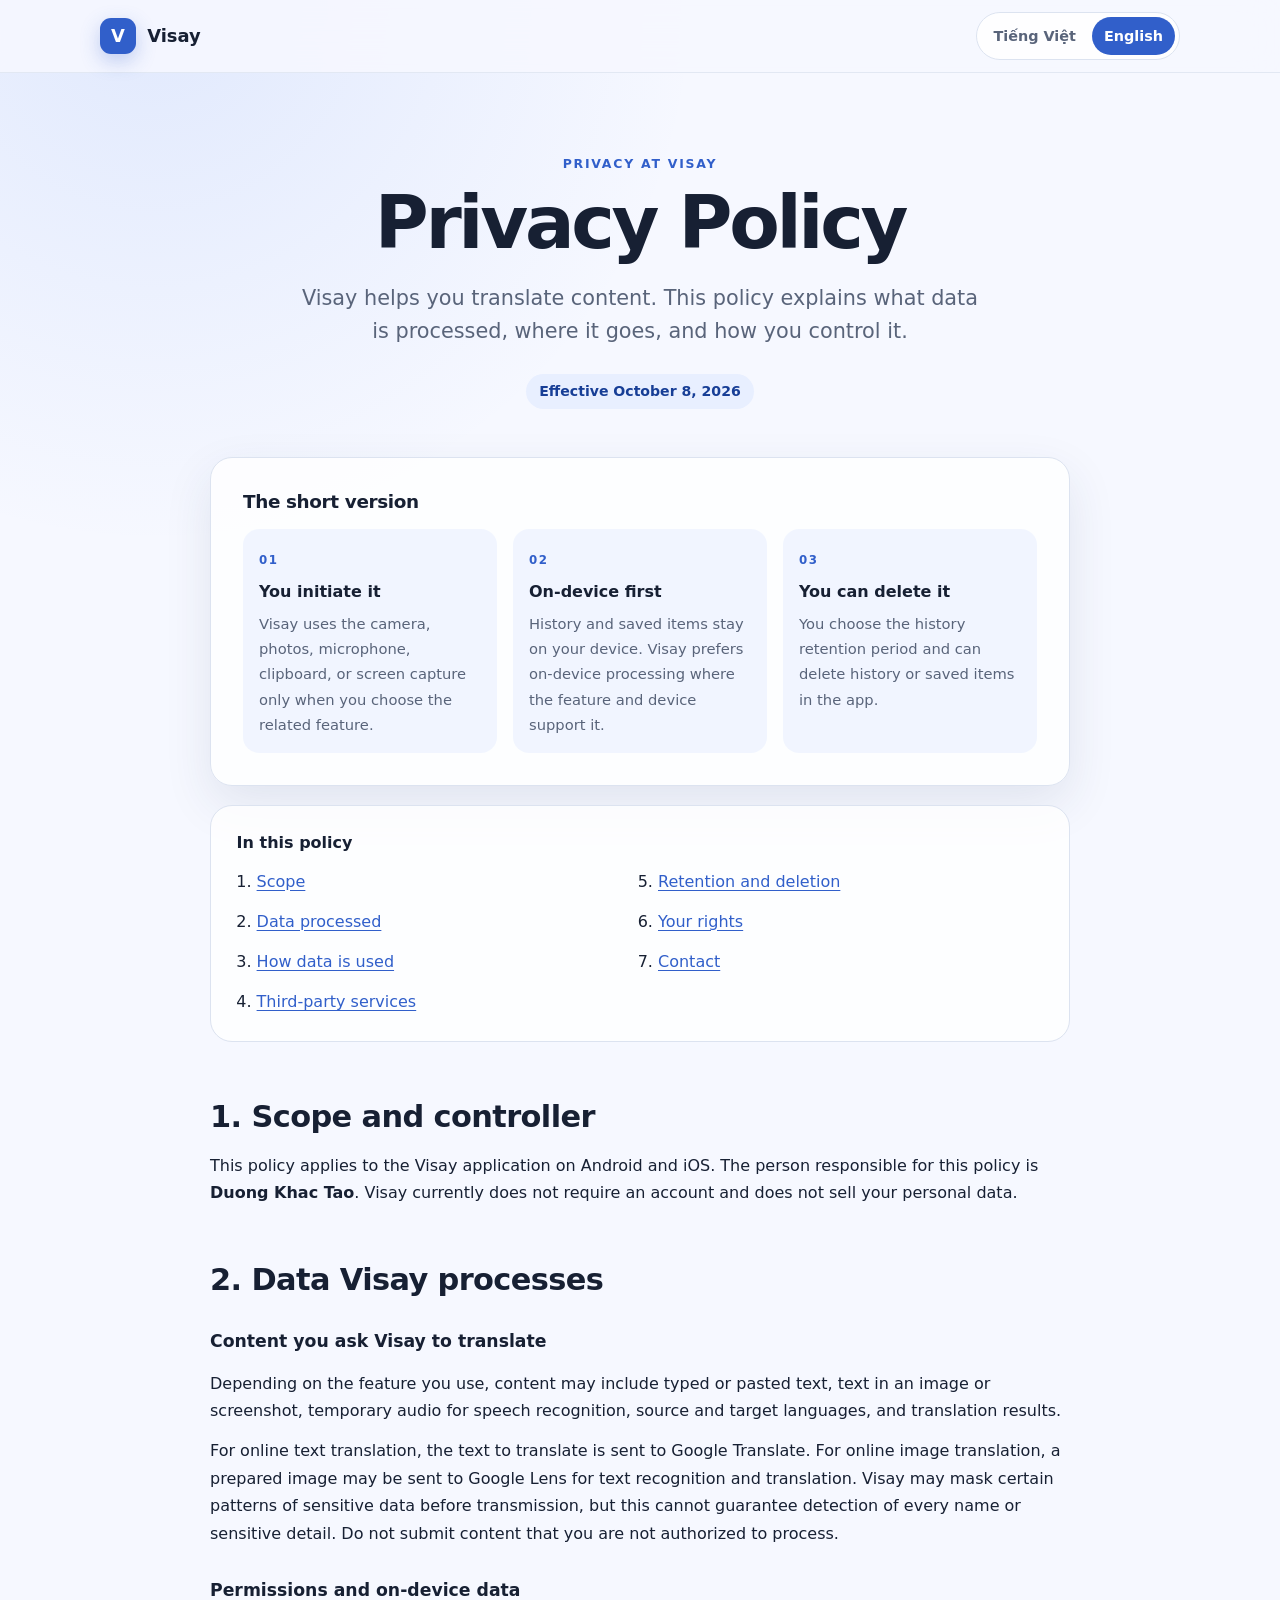
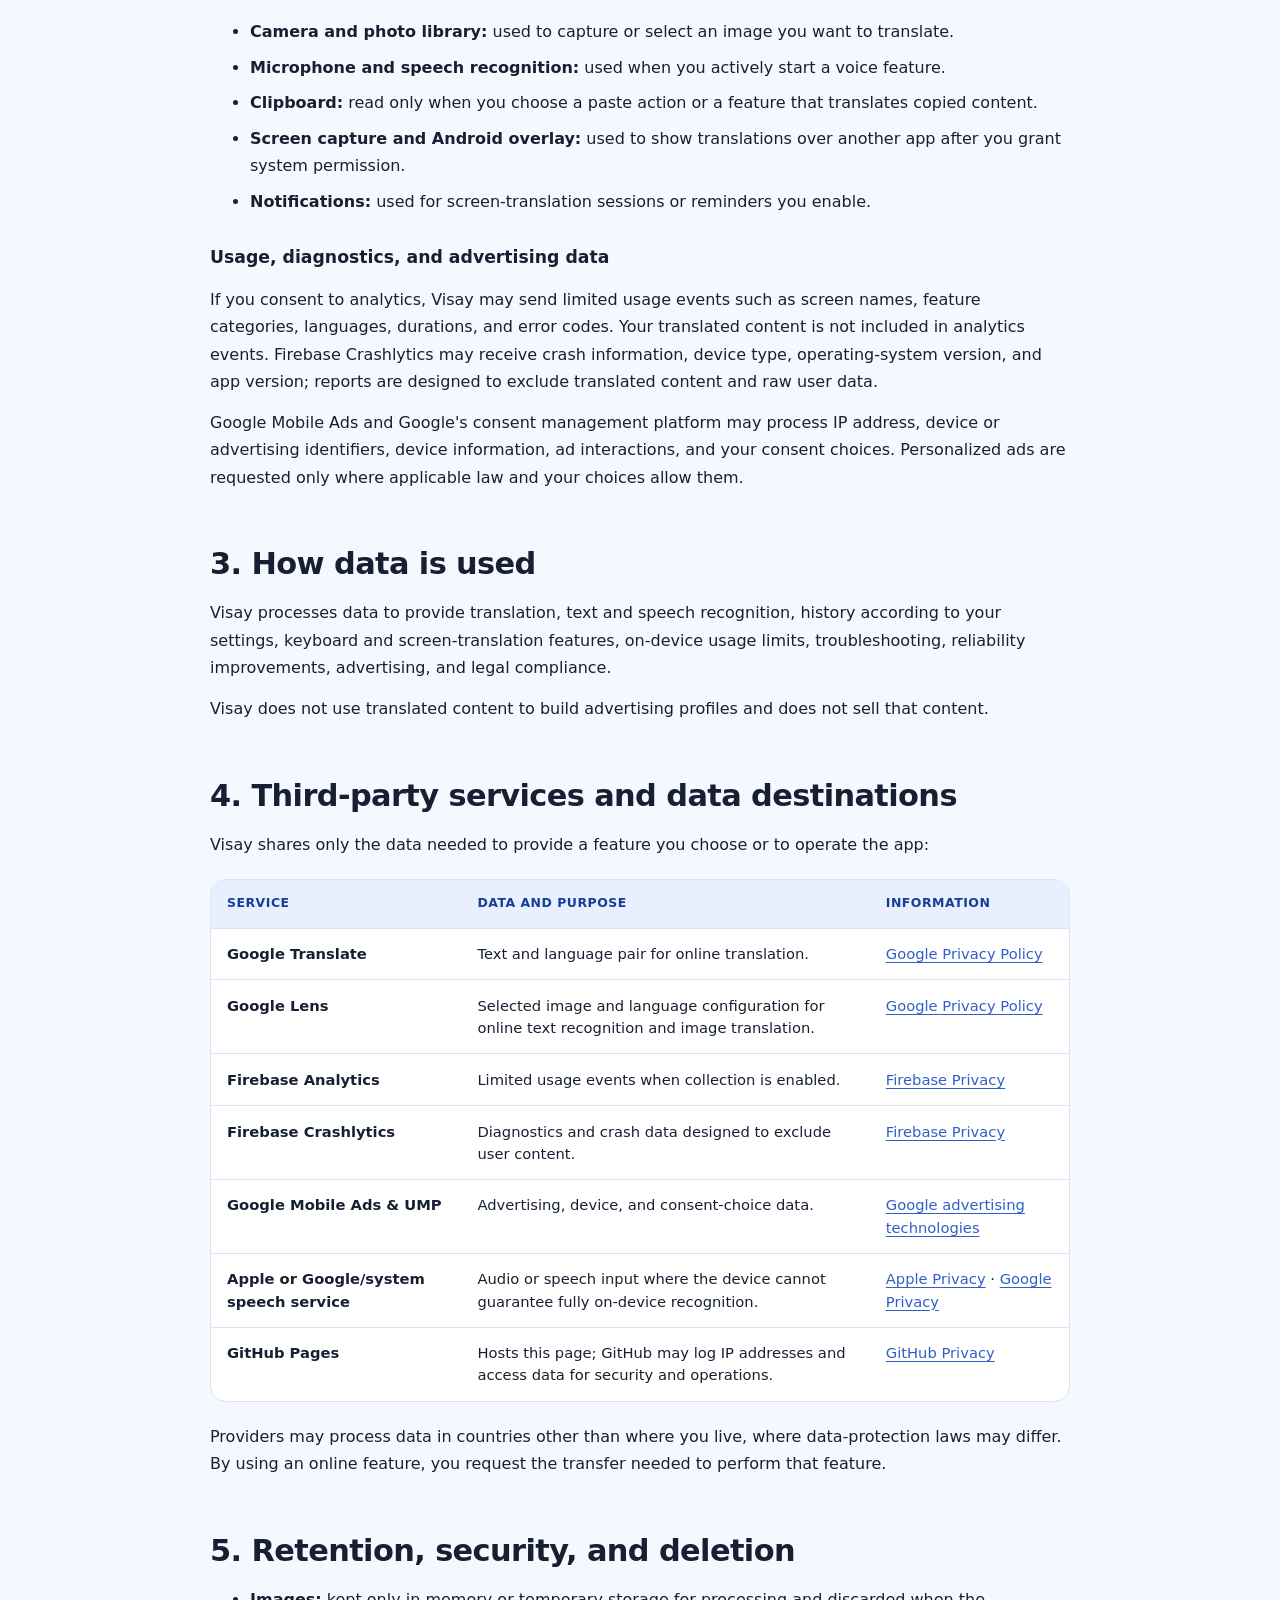
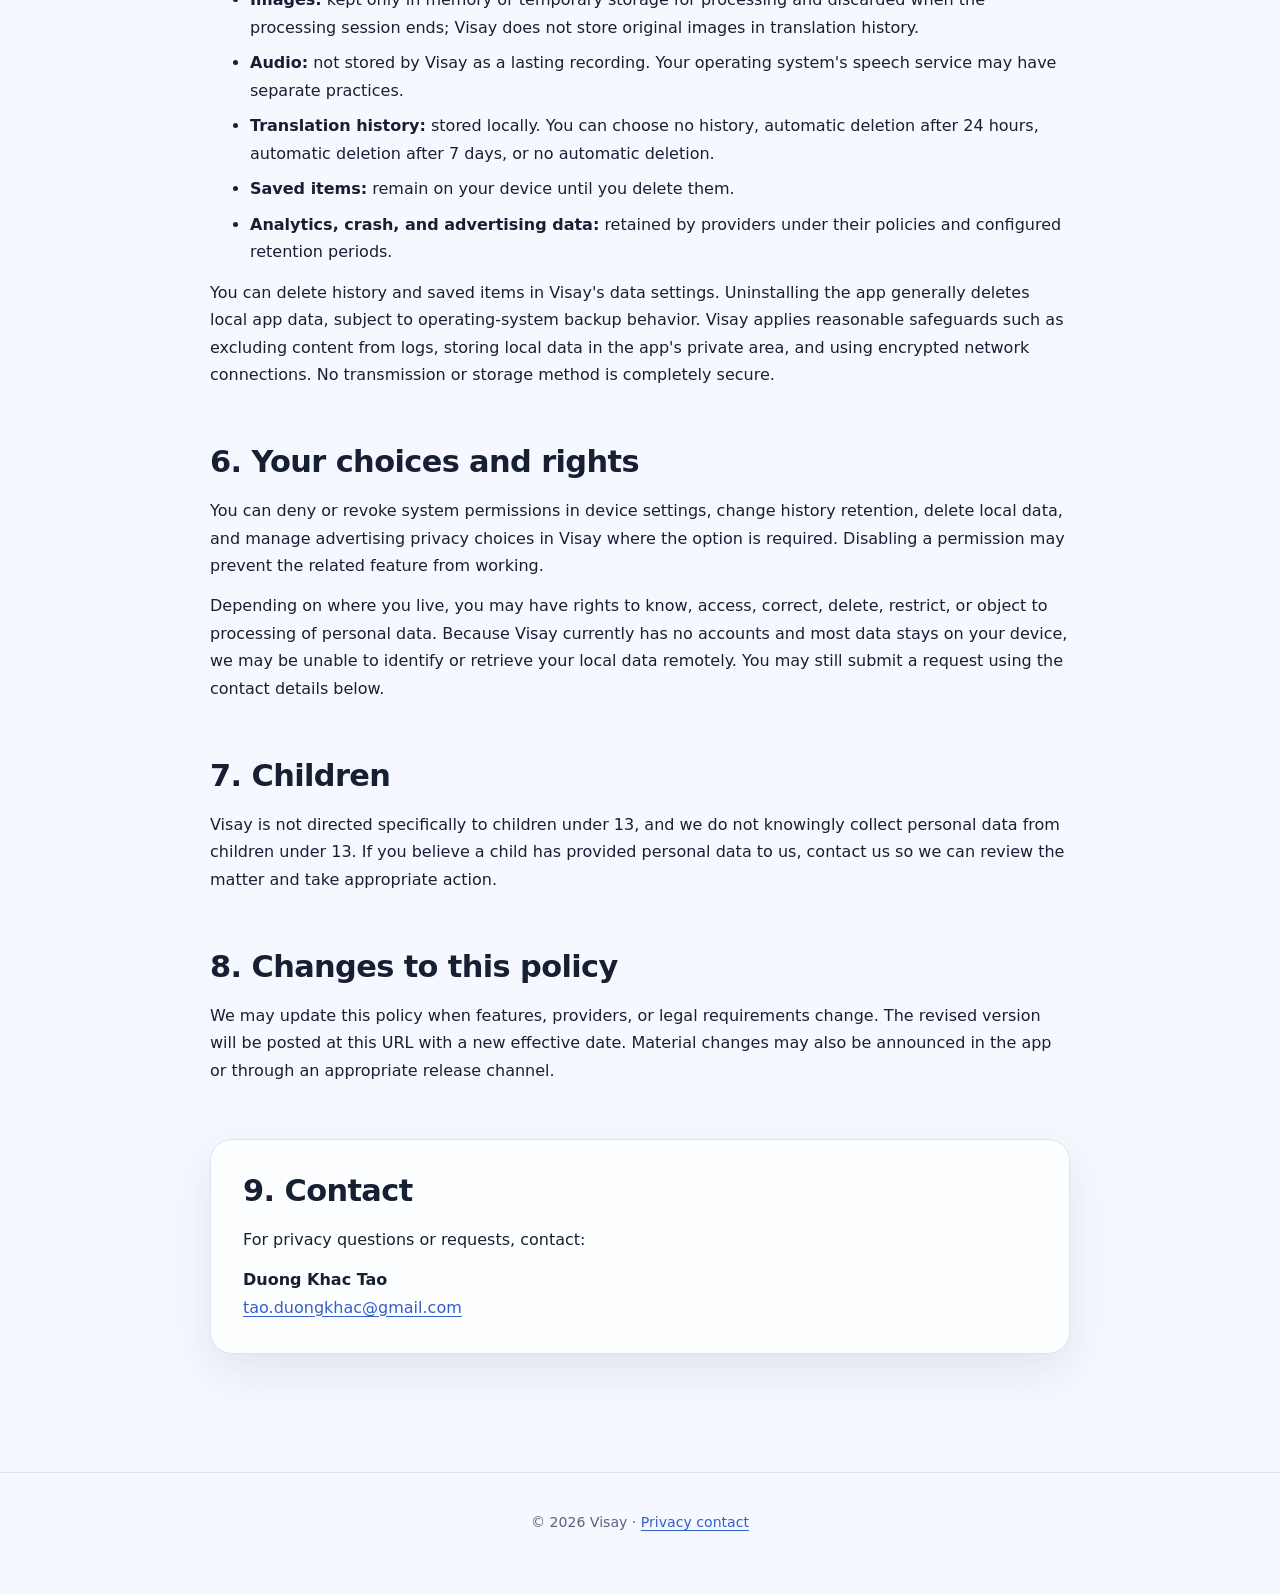
==== index.html @ b1813f74 "Publish Visay privacy policy" ====
<!doctype html>
<html lang="vi">
  <head>
    <meta charset="utf-8">
    <meta name="viewport" content="width=device-width, initial-scale=1">
    <meta name="color-scheme" content="light dark">
    <meta name="theme-color" media="(prefers-color-scheme: light)" content="#f6f8ff">
    <meta name="theme-color" media="(prefers-color-scheme: dark)" content="#0b1020">
    <meta name="description" content="Chính sách quyền riêng tư của ứng dụng Visay — Visay Privacy Policy.">
    <meta property="og:type" content="website">
    <meta property="og:title" content="Visay — Chính sách quyền riêng tư">
    <meta property="og:description" content="Cách Visay xử lý, lưu giữ và bảo vệ dữ liệu của bạn.">
    <meta property="og:url" content="https://sandk-hub.github.io/visay-legal/">
    <meta property="og:image" content="https://sandk-hub.github.io/visay-legal/og-image.svg">
    <link rel="canonical" href="https://sandk-hub.github.io/visay-legal/">
    <link rel="icon" href="favicon.svg" type="image/svg+xml">
    <link rel="stylesheet" href="styles.css">
    <title>Visay — Chính sách quyền riêng tư</title>
    <script>
      document.documentElement.classList.add('js');
    </script>
  </head>
  <body>
    <a class="skip-link" href="#policy">Đi tới nội dung chính</a>
    <header class="site-header">
      <a class="brand" href="./" aria-label="Visay Privacy">
        <span class="brand-mark" aria-hidden="true">V</span>
        <span>Visay</span>
      </a>
      <nav class="language-switcher" aria-label="Language / Ngôn ngữ">
        <a href="?lang=vi" data-language="vi" lang="vi" hreflang="vi">Tiếng Việt</a>
        <a href="?lang=en" data-language="en" lang="en" hreflang="en">English</a>
      </nav>
    </header>

    <main id="policy" tabindex="-1">
      <article class="policy" data-policy="vi" lang="vi">
        <div class="hero">
          <p class="eyebrow">Quyền riêng tư tại Visay</p>
          <h1>Chính sách quyền riêng tư</h1>
          <p class="lead">Visay giúp bạn dịch nội dung. Chính sách này giải thích dữ liệu nào được xử lý, dữ liệu đi đâu và bạn kiểm soát dữ liệu đó như thế nào.</p>
          <p class="effective">Có hiệu lực từ ngày 08 tháng 10 năm 2026</p>
        </div>

        <aside class="summary" aria-labelledby="summary-vi">
          <h2 id="summary-vi">Tóm tắt dễ hiểu</h2>
          <div class="summary-grid">
            <section><span aria-hidden="true">01</span><h3>Bạn chủ động</h3><p>Visay chỉ dùng camera, ảnh, micro, clipboard hoặc ảnh chụp màn hình khi bạn chọn tính năng tương ứng.</p></section>
            <section><span aria-hidden="true">02</span><h3>Ưu tiên trên máy</h3><p>Lịch sử và mục đã lưu nằm trên thiết bị. Visay ưu tiên xử lý trên máy khi tính năng và thiết bị hỗ trợ.</p></section>
            <section><span aria-hidden="true">03</span><h3>Bạn có quyền xóa</h3><p>Bạn chọn thời hạn lịch sử và có thể xóa lịch sử hoặc mục đã lưu trong ứng dụng.</p></section>
          </div>
        </aside>

        <nav class="contents" aria-label="Mục lục">
          <strong>Trong chính sách này</strong>
          <ol>
            <li><a href="#vi-scope">Phạm vi</a></li>
            <li><a href="#vi-data">Dữ liệu được xử lý</a></li>
            <li><a href="#vi-use">Cách sử dụng dữ liệu</a></li>
            <li><a href="#vi-sharing">Dịch vụ bên thứ ba</a></li>
            <li><a href="#vi-retention">Lưu giữ và xóa</a></li>
            <li><a href="#vi-rights">Quyền của bạn</a></li>
            <li><a href="#vi-contact">Liên hệ</a></li>
          </ol>
        </nav>

        <section id="vi-scope">
          <h2>1. Phạm vi và đơn vị chịu trách nhiệm</h2>
          <p>Chính sách này áp dụng cho ứng dụng Visay trên Android và iOS. Người chịu trách nhiệm đối với chính sách này là <strong>Duong Khac Tao</strong>. Visay hiện không yêu cầu tạo tài khoản và không bán dữ liệu cá nhân của bạn.</p>
        </section>

        <section id="vi-data">
          <h2>2. Dữ liệu Visay xử lý</h2>
          <h3>Nội dung bạn yêu cầu dịch</h3>
          <p>Tùy tính năng bạn sử dụng, nội dung có thể gồm văn bản đã nhập hoặc dán, văn bản trong ảnh hoặc ảnh chụp màn hình, bản ghi âm tạm thời để nhận dạng giọng nói, ngôn ngữ nguồn và đích, cùng kết quả dịch.</p>
          <p>Khi dùng dịch trực tuyến, văn bản cần dịch được gửi tới Google Translate. Khi dùng dịch ảnh trực tuyến, ảnh đã được chuẩn hóa có thể được gửi tới Google Lens để đọc chữ và dịch. Visay có thể che một số mẫu dữ liệu nhạy cảm trước khi gửi, nhưng cơ chế này không thể bảo đảm nhận diện mọi tên riêng hoặc thông tin nhạy cảm. Không nhập hoặc gửi nội dung mà bạn không được phép xử lý.</p>

          <h3>Quyền và dữ liệu trên thiết bị</h3>
          <ul>
            <li><strong>Camera và thư viện ảnh:</strong> dùng để chụp hoặc chọn ảnh bạn muốn dịch.</li>
            <li><strong>Micro và nhận dạng giọng nói:</strong> dùng khi bạn chủ động bắt đầu tính năng nói.</li>
            <li><strong>Clipboard:</strong> chỉ được đọc khi bạn chọn thao tác dán hoặc một tính năng dịch nội dung đã sao chép.</li>
            <li><strong>Ảnh chụp màn hình và lớp phủ trên Android:</strong> dùng để hiển thị kết quả dịch trên ứng dụng khác sau khi bạn cấp quyền hệ thống.</li>
            <li><strong>Thông báo:</strong> dùng cho phiên dịch màn hình hoặc lời nhắc đã bật.</li>
          </ul>

          <h3>Dữ liệu hoạt động, chẩn đoán và quảng cáo</h3>
          <p>Nếu bạn đồng ý bật phân tích, Visay có thể gửi các sự kiện sử dụng đã giới hạn, như tên màn hình, loại tính năng, ngôn ngữ, thời lượng và mã lỗi. Nội dung bạn dịch không được đưa vào sự kiện phân tích. Firebase Crashlytics có thể nhận thông tin sự cố, loại thiết bị, phiên bản hệ điều hành và phiên bản ứng dụng; báo cáo được thiết kế để loại nội dung dịch và dữ liệu thô của người dùng.</p>
          <p>Google Mobile Ads và nền tảng quản lý đồng ý của Google có thể xử lý địa chỉ IP, mã nhận dạng thiết bị/quảng cáo, thông tin thiết bị, tương tác với quảng cáo và lựa chọn đồng ý của bạn. Quảng cáo cá nhân hóa chỉ được yêu cầu khi pháp luật áp dụng và lựa chọn của bạn cho phép.</p>
        </section>

        <section id="vi-use">
          <h2>3. Mục đích sử dụng</h2>
          <p>Visay xử lý dữ liệu để cung cấp bản dịch, nhận dạng chữ và giọng nói, lưu lịch sử theo lựa chọn của bạn, vận hành bàn phím và tính năng dịch màn hình, duy trì hạn mức sử dụng trên thiết bị, khắc phục lỗi, cải thiện độ ổn định, hiển thị quảng cáo và tuân thủ nghĩa vụ pháp lý.</p>
          <p>Visay không dùng nội dung dịch để xây dựng hồ sơ quảng cáo và không bán nội dung đó.</p>
        </section>

        <section id="vi-sharing">
          <h2>4. Dịch vụ bên thứ ba và nơi dữ liệu đi đến</h2>
          <p>Visay chỉ chia sẻ dữ liệu cần thiết để cung cấp tính năng bạn chọn hoặc vận hành ứng dụng:</p>
          <div class="table-wrap" tabindex="0" role="region" aria-label="Bảng dịch vụ bên thứ ba">
            <table>
              <thead><tr><th>Dịch vụ</th><th>Dữ liệu và mục đích</th><th>Thông tin</th></tr></thead>
              <tbody>
                <tr><td>Google Translate</td><td>Văn bản cần dịch và cặp ngôn ngữ cho dịch trực tuyến.</td><td><a href="https://policies.google.com/privacy">Chính sách Google</a></td></tr>
                <tr><td>Google Lens</td><td>Ảnh được chọn và cấu hình ngôn ngữ để nhận dạng chữ/dịch ảnh trực tuyến.</td><td><a href="https://policies.google.com/privacy">Chính sách Google</a></td></tr>
                <tr><td>Firebase Analytics</td><td>Sự kiện sử dụng giới hạn khi việc thu thập được bật.</td><td><a href="https://firebase.google.com/support/privacy">Quyền riêng tư Firebase</a></td></tr>
                <tr><td>Firebase Crashlytics</td><td>Dữ liệu chẩn đoán và sự cố đã loại nội dung người dùng.</td><td><a href="https://firebase.google.com/support/privacy">Quyền riêng tư Firebase</a></td></tr>
                <tr><td>Google Mobile Ads &amp; UMP</td><td>Dữ liệu quảng cáo, thiết bị và lựa chọn đồng ý.</td><td><a href="https://policies.google.com/technologies/ads">Công nghệ quảng cáo Google</a></td></tr>
                <tr><td>Apple hoặc Google/system speech service</td><td>Âm thanh hoặc bản ghi giọng nói khi thiết bị không bảo đảm nhận dạng hoàn toàn trên máy.</td><td><a href="https://www.apple.com/legal/privacy/">Apple Privacy</a> · <a href="https://policies.google.com/privacy">Google Privacy</a></td></tr>
                <tr><td>GitHub Pages</td><td>Lưu trữ trang này; GitHub có thể ghi nhận địa chỉ IP và dữ liệu truy cập vì mục đích bảo mật/vận hành.</td><td><a href="https://docs.github.com/en/site-policy/privacy-policies/github-general-privacy-statement">GitHub Privacy</a></td></tr>
              </tbody>
            </table>
          </div>
          <p>Các nhà cung cấp có thể xử lý dữ liệu tại quốc gia khác nơi bạn sinh sống. Luật bảo vệ dữ liệu tại đó có thể khác. Bằng việc dùng tính năng trực tuyến, bạn yêu cầu truyền dữ liệu cần thiết để thực hiện tính năng đó.</p>
        </section>

        <section id="vi-retention">
          <h2>5. Lưu giữ, bảo mật và xóa dữ liệu</h2>
          <ul>
            <li><strong>Ảnh:</strong> chỉ được giữ trong bộ nhớ hoặc tệp tạm để xử lý và bị loại bỏ khi phiên xử lý kết thúc; Visay không lưu ảnh gốc vào lịch sử.</li>
            <li><strong>Âm thanh:</strong> không được Visay lưu thành bản ghi lâu dài. Dịch vụ nhận dạng của hệ điều hành có thể có quy tắc riêng.</li>
            <li><strong>Lịch sử dịch:</strong> lưu cục bộ. Bạn có thể chọn không lưu, tự xóa sau 24 giờ, tự xóa sau 7 ngày hoặc không tự xóa.</li>
            <li><strong>Mục đã lưu:</strong> nằm trên thiết bị đến khi bạn xóa.</li>
            <li><strong>Dữ liệu phân tích, sự cố và quảng cáo:</strong> được nhà cung cấp lưu theo chính sách và cấu hình lưu giữ của họ.</li>
          </ul>
          <p>Bạn có thể xóa lịch sử và mục đã lưu trong phần cài đặt dữ liệu của Visay. Gỡ ứng dụng thường xóa dữ liệu cục bộ của ứng dụng, tùy cơ chế sao lưu của hệ điều hành. Visay áp dụng các biện pháp hợp lý như giới hạn nội dung trong log, lưu dữ liệu cục bộ trong vùng ứng dụng và sử dụng kết nối mã hóa. Tuy nhiên, không phương thức truyền hoặc lưu trữ nào an toàn tuyệt đối.</p>
        </section>

        <section id="vi-rights">
          <h2>6. Lựa chọn và quyền của bạn</h2>
          <p>Bạn có thể từ chối hoặc thu hồi quyền hệ thống trong cài đặt thiết bị, thay đổi thời hạn lịch sử, xóa dữ liệu cục bộ và quản lý lựa chọn quyền riêng tư quảng cáo trong Visay khi tùy chọn này được yêu cầu. Việc tắt quyền có thể làm một số tính năng không hoạt động.</p>
          <p>Tùy nơi cư trú, bạn có thể có quyền yêu cầu biết, truy cập, sửa, xóa, hạn chế hoặc phản đối việc xử lý dữ liệu cá nhân. Vì Visay hiện không có tài khoản và phần lớn dữ liệu nằm trên thiết bị, chúng tôi có thể không nhận diện hoặc truy xuất dữ liệu cục bộ của bạn từ xa. Bạn vẫn có thể gửi yêu cầu tới địa chỉ ở mục Liên hệ.</p>
        </section>

        <section>
          <h2>7. Trẻ em</h2>
          <p>Visay không được thiết kế dành riêng cho trẻ em dưới 13 tuổi và chúng tôi không chủ ý thu thập dữ liệu cá nhân từ trẻ em dưới độ tuổi này. Nếu bạn cho rằng trẻ em đã cung cấp dữ liệu cá nhân cho chúng tôi, vui lòng liên hệ để chúng tôi xem xét và thực hiện biện pháp phù hợp.</p>
        </section>

        <section>
          <h2>8. Thay đổi chính sách</h2>
          <p>Chúng tôi có thể cập nhật chính sách khi tính năng, nhà cung cấp hoặc yêu cầu pháp lý thay đổi. Phiên bản mới sẽ được đăng tại URL này và ghi ngày hiệu lực mới. Thay đổi quan trọng có thể được thông báo trong ứng dụng hoặc qua kênh phát hành phù hợp.</p>
        </section>

        <section id="vi-contact" class="contact-card">
          <h2>9. Liên hệ</h2>
          <p>Nếu có câu hỏi hoặc yêu cầu về quyền riêng tư, hãy liên hệ:</p>
          <address><strong>Duong Khac Tao</strong><br><a href="mailto:tao.duongkhac@gmail.com">tao.duongkhac@gmail.com</a></address>
        </section>
      </article>

      <article class="policy" data-policy="en" lang="en">
        <div class="hero">
          <p class="eyebrow">Privacy at Visay</p>
          <h1>Privacy Policy</h1>
          <p class="lead">Visay helps you translate content. This policy explains what data is processed, where it goes, and how you control it.</p>
          <p class="effective">Effective October 8, 2026</p>
        </div>

        <aside class="summary" aria-labelledby="summary-en">
          <h2 id="summary-en">The short version</h2>
          <div class="summary-grid">
            <section><span aria-hidden="true">01</span><h3>You initiate it</h3><p>Visay uses the camera, photos, microphone, clipboard, or screen capture only when you choose the related feature.</p></section>
            <section><span aria-hidden="true">02</span><h3>On-device first</h3><p>History and saved items stay on your device. Visay prefers on-device processing where the feature and device support it.</p></section>
            <section><span aria-hidden="true">03</span><h3>You can delete it</h3><p>You choose the history retention period and can delete history or saved items in the app.</p></section>
          </div>
        </aside>

        <nav class="contents" aria-label="Table of contents">
          <strong>In this policy</strong>
          <ol>
            <li><a href="#en-scope">Scope</a></li>
            <li><a href="#en-data">Data processed</a></li>
            <li><a href="#en-use">How data is used</a></li>
            <li><a href="#en-sharing">Third-party services</a></li>
            <li><a href="#en-retention">Retention and deletion</a></li>
            <li><a href="#en-rights">Your rights</a></li>
            <li><a href="#en-contact">Contact</a></li>
          </ol>
        </nav>

        <section id="en-scope">
          <h2>1. Scope and controller</h2>
          <p>This policy applies to the Visay application on Android and iOS. The person responsible for this policy is <strong>Duong Khac Tao</strong>. Visay currently does not require an account and does not sell your personal data.</p>
        </section>

        <section id="en-data">
          <h2>2. Data Visay processes</h2>
          <h3>Content you ask Visay to translate</h3>
          <p>Depending on the feature you use, content may include typed or pasted text, text in an image or screenshot, temporary audio for speech recognition, source and target languages, and translation results.</p>
          <p>For online text translation, the text to translate is sent to Google Translate. For online image translation, a prepared image may be sent to Google Lens for text recognition and translation. Visay may mask certain patterns of sensitive data before transmission, but this cannot guarantee detection of every name or sensitive detail. Do not submit content that you are not authorized to process.</p>

          <h3>Permissions and on-device data</h3>
          <ul>
            <li><strong>Camera and photo library:</strong> used to capture or select an image you want to translate.</li>
            <li><strong>Microphone and speech recognition:</strong> used when you actively start a voice feature.</li>
            <li><strong>Clipboard:</strong> read only when you choose a paste action or a feature that translates copied content.</li>
            <li><strong>Screen capture and Android overlay:</strong> used to show translations over another app after you grant system permission.</li>
            <li><strong>Notifications:</strong> used for screen-translation sessions or reminders you enable.</li>
          </ul>

          <h3>Usage, diagnostics, and advertising data</h3>
          <p>If you consent to analytics, Visay may send limited usage events such as screen names, feature categories, languages, durations, and error codes. Your translated content is not included in analytics events. Firebase Crashlytics may receive crash information, device type, operating-system version, and app version; reports are designed to exclude translated content and raw user data.</p>
          <p>Google Mobile Ads and Google's consent management platform may process IP address, device or advertising identifiers, device information, ad interactions, and your consent choices. Personalized ads are requested only where applicable law and your choices allow them.</p>
        </section>

        <section id="en-use">
          <h2>3. How data is used</h2>
          <p>Visay processes data to provide translation, text and speech recognition, history according to your settings, keyboard and screen-translation features, on-device usage limits, troubleshooting, reliability improvements, advertising, and legal compliance.</p>
          <p>Visay does not use translated content to build advertising profiles and does not sell that content.</p>
        </section>

        <section id="en-sharing">
          <h2>4. Third-party services and data destinations</h2>
          <p>Visay shares only the data needed to provide a feature you choose or to operate the app:</p>
          <div class="table-wrap" tabindex="0" role="region" aria-label="Third-party services table">
            <table>
              <thead><tr><th>Service</th><th>Data and purpose</th><th>Information</th></tr></thead>
              <tbody>
                <tr><td>Google Translate</td><td>Text and language pair for online translation.</td><td><a href="https://policies.google.com/privacy">Google Privacy Policy</a></td></tr>
                <tr><td>Google Lens</td><td>Selected image and language configuration for online text recognition and image translation.</td><td><a href="https://policies.google.com/privacy">Google Privacy Policy</a></td></tr>
                <tr><td>Firebase Analytics</td><td>Limited usage events when collection is enabled.</td><td><a href="https://firebase.google.com/support/privacy">Firebase Privacy</a></td></tr>
                <tr><td>Firebase Crashlytics</td><td>Diagnostics and crash data designed to exclude user content.</td><td><a href="https://firebase.google.com/support/privacy">Firebase Privacy</a></td></tr>
                <tr><td>Google Mobile Ads &amp; UMP</td><td>Advertising, device, and consent-choice data.</td><td><a href="https://policies.google.com/technologies/ads">Google advertising technologies</a></td></tr>
                <tr><td>Apple or Google/system speech service</td><td>Audio or speech input where the device cannot guarantee fully on-device recognition.</td><td><a href="https://www.apple.com/legal/privacy/">Apple Privacy</a> · <a href="https://policies.google.com/privacy">Google Privacy</a></td></tr>
                <tr><td>GitHub Pages</td><td>Hosts this page; GitHub may log IP addresses and access data for security and operations.</td><td><a href="https://docs.github.com/en/site-policy/privacy-policies/github-general-privacy-statement">GitHub Privacy</a></td></tr>
              </tbody>
            </table>
          </div>
          <p>Providers may process data in countries other than where you live, where data-protection laws may differ. By using an online feature, you request the transfer needed to perform that feature.</p>
        </section>

        <section id="en-retention">
          <h2>5. Retention, security, and deletion</h2>
          <ul>
            <li><strong>Images:</strong> kept only in memory or temporary storage for processing and discarded when the processing session ends; Visay does not store original images in translation history.</li>
            <li><strong>Audio:</strong> not stored by Visay as a lasting recording. Your operating system's speech service may have separate practices.</li>
            <li><strong>Translation history:</strong> stored locally. You can choose no history, automatic deletion after 24 hours, automatic deletion after 7 days, or no automatic deletion.</li>
            <li><strong>Saved items:</strong> remain on your device until you delete them.</li>
            <li><strong>Analytics, crash, and advertising data:</strong> retained by providers under their policies and configured retention periods.</li>
          </ul>
          <p>You can delete history and saved items in Visay's data settings. Uninstalling the app generally deletes local app data, subject to operating-system backup behavior. Visay applies reasonable safeguards such as excluding content from logs, storing local data in the app's private area, and using encrypted network connections. No transmission or storage method is completely secure.</p>
        </section>

        <section id="en-rights">
          <h2>6. Your choices and rights</h2>
          <p>You can deny or revoke system permissions in device settings, change history retention, delete local data, and manage advertising privacy choices in Visay where the option is required. Disabling a permission may prevent the related feature from working.</p>
          <p>Depending on where you live, you may have rights to know, access, correct, delete, restrict, or object to processing of personal data. Because Visay currently has no accounts and most data stays on your device, we may be unable to identify or retrieve your local data remotely. You may still submit a request using the contact details below.</p>
        </section>

        <section>
          <h2>7. Children</h2>
          <p>Visay is not directed specifically to children under 13, and we do not knowingly collect personal data from children under 13. If you believe a child has provided personal data to us, contact us so we can review the matter and take appropriate action.</p>
        </section>

        <section>
          <h2>8. Changes to this policy</h2>
          <p>We may update this policy when features, providers, or legal requirements change. The revised version will be posted at this URL with a new effective date. Material changes may also be announced in the app or through an appropriate release channel.</p>
        </section>

        <section id="en-contact" class="contact-card">
          <h2>9. Contact</h2>
          <p>For privacy questions or requests, contact:</p>
          <address><strong>Duong Khac Tao</strong><br><a href="mailto:tao.duongkhac@gmail.com">tao.duongkhac@gmail.com</a></address>
        </section>
      </article>
    </main>

    <footer>
      <p>© 2026 Visay · <a href="mailto:tao.duongkhac@gmail.com">Privacy contact</a></p>
    </footer>
    <script src="script.js" defer></script>
  </body>
</html>
---- styles.css ----
:root {
  color-scheme: light dark;
  --bg: #f6f8ff;
  --surface: rgba(255, 255, 255, 0.82);
  --surface-solid: #fff;
  --ink: #172033;
  --muted: #59647a;
  --line: #dce3f0;
  --accent: #315fca;
  --accent-soft: #e8efff;
  --accent-ink: #173e96;
  --shadow: 0 18px 48px rgba(41, 59, 96, 0.1);
  --radius: 22px;
  font-family: Inter, ui-sans-serif, system-ui, -apple-system, BlinkMacSystemFont, "Segoe UI", sans-serif;
  font-synthesis: none;
}

* { box-sizing: border-box; }
html { scroll-behavior: smooth; }
body {
  margin: 0;
  background:
    radial-gradient(circle at 12% 0%, rgba(81, 132, 240, 0.13), transparent 34rem),
    var(--bg);
  color: var(--ink);
  line-height: 1.72;
}
a { color: var(--accent); text-underline-offset: 0.18em; }
a:hover { text-decoration-thickness: 2px; }
a:focus-visible, [tabindex]:focus-visible { outline: 3px solid #f09f3e; outline-offset: 4px; border-radius: 4px; }

.skip-link {
  position: fixed;
  z-index: 20;
  top: 0.75rem;
  left: 0.75rem;
  padding: 0.65rem 0.9rem;
  transform: translateY(-150%);
  background: var(--surface-solid);
  border: 1px solid var(--line);
  border-radius: 10px;
}
.skip-link:focus { transform: translateY(0); }

.site-header {
  position: sticky;
  z-index: 10;
  top: 0;
  display: flex;
  align-items: center;
  justify-content: space-between;
  gap: 1rem;
  min-height: 72px;
  padding: 0.75rem max(1rem, calc((100vw - 1080px) / 2));
  border-bottom: 1px solid color-mix(in srgb, var(--line) 76%, transparent);
  background: color-mix(in srgb, var(--bg) 88%, transparent);
  backdrop-filter: blur(18px);
}
.brand { display: inline-flex; align-items: center; gap: 0.7rem; color: var(--ink); font-size: 1.12rem; font-weight: 780; text-decoration: none; }
.brand-mark { display: grid; width: 36px; height: 36px; place-items: center; border-radius: 11px; background: var(--accent); color: white; font-weight: 850; box-shadow: 0 7px 20px rgba(49, 95, 202, 0.28); }
.language-switcher { display: flex; gap: 0.25rem; padding: 0.25rem; border: 1px solid var(--line); border-radius: 999px; background: var(--surface); }
.language-switcher a { padding: 0.42rem 0.75rem; border-radius: 999px; color: var(--muted); font-size: 0.9rem; font-weight: 680; text-decoration: none; }
.language-switcher a[aria-current="page"] { background: var(--accent); color: #fff; }

main { width: min(860px, calc(100% - 2rem)); margin: 0 auto; }
.policy { padding: 5rem 0 4rem; }
.js .policy[hidden] { display: none; }
.hero { margin-bottom: 3rem; text-align: center; }
.eyebrow { margin: 0 0 0.65rem; color: var(--accent); font-size: 0.78rem; font-weight: 800; letter-spacing: 0.14em; text-transform: uppercase; }
h1 { max-width: 720px; margin: 0 auto; font-size: clamp(2.25rem, 7vw, 4.6rem); line-height: 1.02; letter-spacing: -0.045em; }
.lead { max-width: 680px; margin: 1.35rem auto 0; color: var(--muted); font-size: clamp(1.05rem, 2.5vw, 1.3rem); line-height: 1.6; }
.effective { display: inline-block; margin: 1.6rem 0 0; padding: 0.35rem 0.8rem; border-radius: 999px; background: var(--accent-soft); color: var(--accent-ink); font-size: 0.88rem; font-weight: 700; }

.summary, .contents, .contact-card { border: 1px solid var(--line); border-radius: var(--radius); background: var(--surface); box-shadow: var(--shadow); }
.summary { padding: clamp(1.25rem, 4vw, 2rem); }
.summary > h2 { margin-top: 0; font-size: 1.15rem; }
.summary-grid { display: grid; grid-template-columns: repeat(3, 1fr); gap: 1rem; }
.summary-grid section { padding: 1rem; border-radius: 16px; background: color-mix(in srgb, var(--accent-soft) 55%, transparent); }
.summary-grid span { color: var(--accent); font-size: 0.74rem; font-weight: 850; letter-spacing: 0.12em; }
.summary-grid h3 { margin: 0.3rem 0 0.35rem; font-size: 1rem; }
.summary-grid p { margin: 0; color: var(--muted); font-size: 0.92rem; }

.contents { margin: 1.2rem 0 3.5rem; padding: 1.4rem 1.6rem; box-shadow: none; }
.contents strong { display: block; margin-bottom: 0.55rem; }
.contents ol { columns: 2; margin: 0; padding-left: 1.25rem; }
.contents li { padding: 0.15rem 0.8rem 0.15rem 0; break-inside: avoid; }

.policy > section { scroll-margin-top: 92px; margin: 3.4rem 0; }
h2 { margin: 0 0 1rem; font-size: clamp(1.45rem, 3vw, 1.9rem); line-height: 1.25; letter-spacing: -0.02em; }
h3 { margin: 1.75rem 0 0.6rem; font-size: 1.08rem; }
p, ul { margin: 0.8rem 0; }
li + li { margin-top: 0.5rem; }

.table-wrap { overflow-x: auto; margin: 1.3rem 0; border: 1px solid var(--line); border-radius: 16px; background: var(--surface-solid); }
table { width: 100%; min-width: 650px; border-collapse: collapse; font-size: 0.92rem; line-height: 1.5; }
th, td { padding: 0.9rem 1rem; border-bottom: 1px solid var(--line); text-align: left; vertical-align: top; }
th { background: var(--accent-soft); color: var(--accent-ink); font-size: 0.78rem; letter-spacing: 0.04em; text-transform: uppercase; }
tbody tr:last-child td { border-bottom: 0; }
td:first-child { font-weight: 720; }

.contact-card { padding: clamp(1.35rem, 4vw, 2rem); }
.contact-card h2 { margin-top: 0; }
address { font-style: normal; }
footer { padding: 1.5rem 1rem 3rem; border-top: 1px solid var(--line); color: var(--muted); text-align: center; font-size: 0.88rem; }

@media (max-width: 700px) {
  .site-header { min-height: 64px; }
  .brand span:last-child { display: none; }
  .language-switcher a { padding-inline: 0.62rem; }
  .policy { padding-top: 3.5rem; }
  .summary-grid { grid-template-columns: 1fr; }
  .contents ol { columns: 1; }
}

@media (prefers-color-scheme: dark) {
  :root {
    --bg: #0b1020;
    --surface: rgba(20, 28, 48, 0.84);
    --surface-solid: #141c30;
    --ink: #eef3ff;
    --muted: #b4bfd4;
    --line: #303b55;
    --accent: #91b3ff;
    --accent-soft: #1b2b51;
    --accent-ink: #d9e5ff;
    --shadow: 0 18px 48px rgba(0, 0, 0, 0.28);
  }
  .brand-mark { color: #0a1734; }
  .language-switcher a[aria-current="page"] { color: #0a1734; }
}

@media (prefers-reduced-motion: reduce) {
  html { scroll-behavior: auto; }
  *, *::before, *::after { scroll-behavior: auto !important; transition: none !important; }
}

@media print {
  .site-header, .skip-link, footer { display: none; }
  body { background: white; color: black; }
  main { width: 100%; }
  .policy { padding: 0; }
  .policy[hidden] { display: none !important; }
  .summary, .contents, .contact-card, .table-wrap { box-shadow: none; }
}
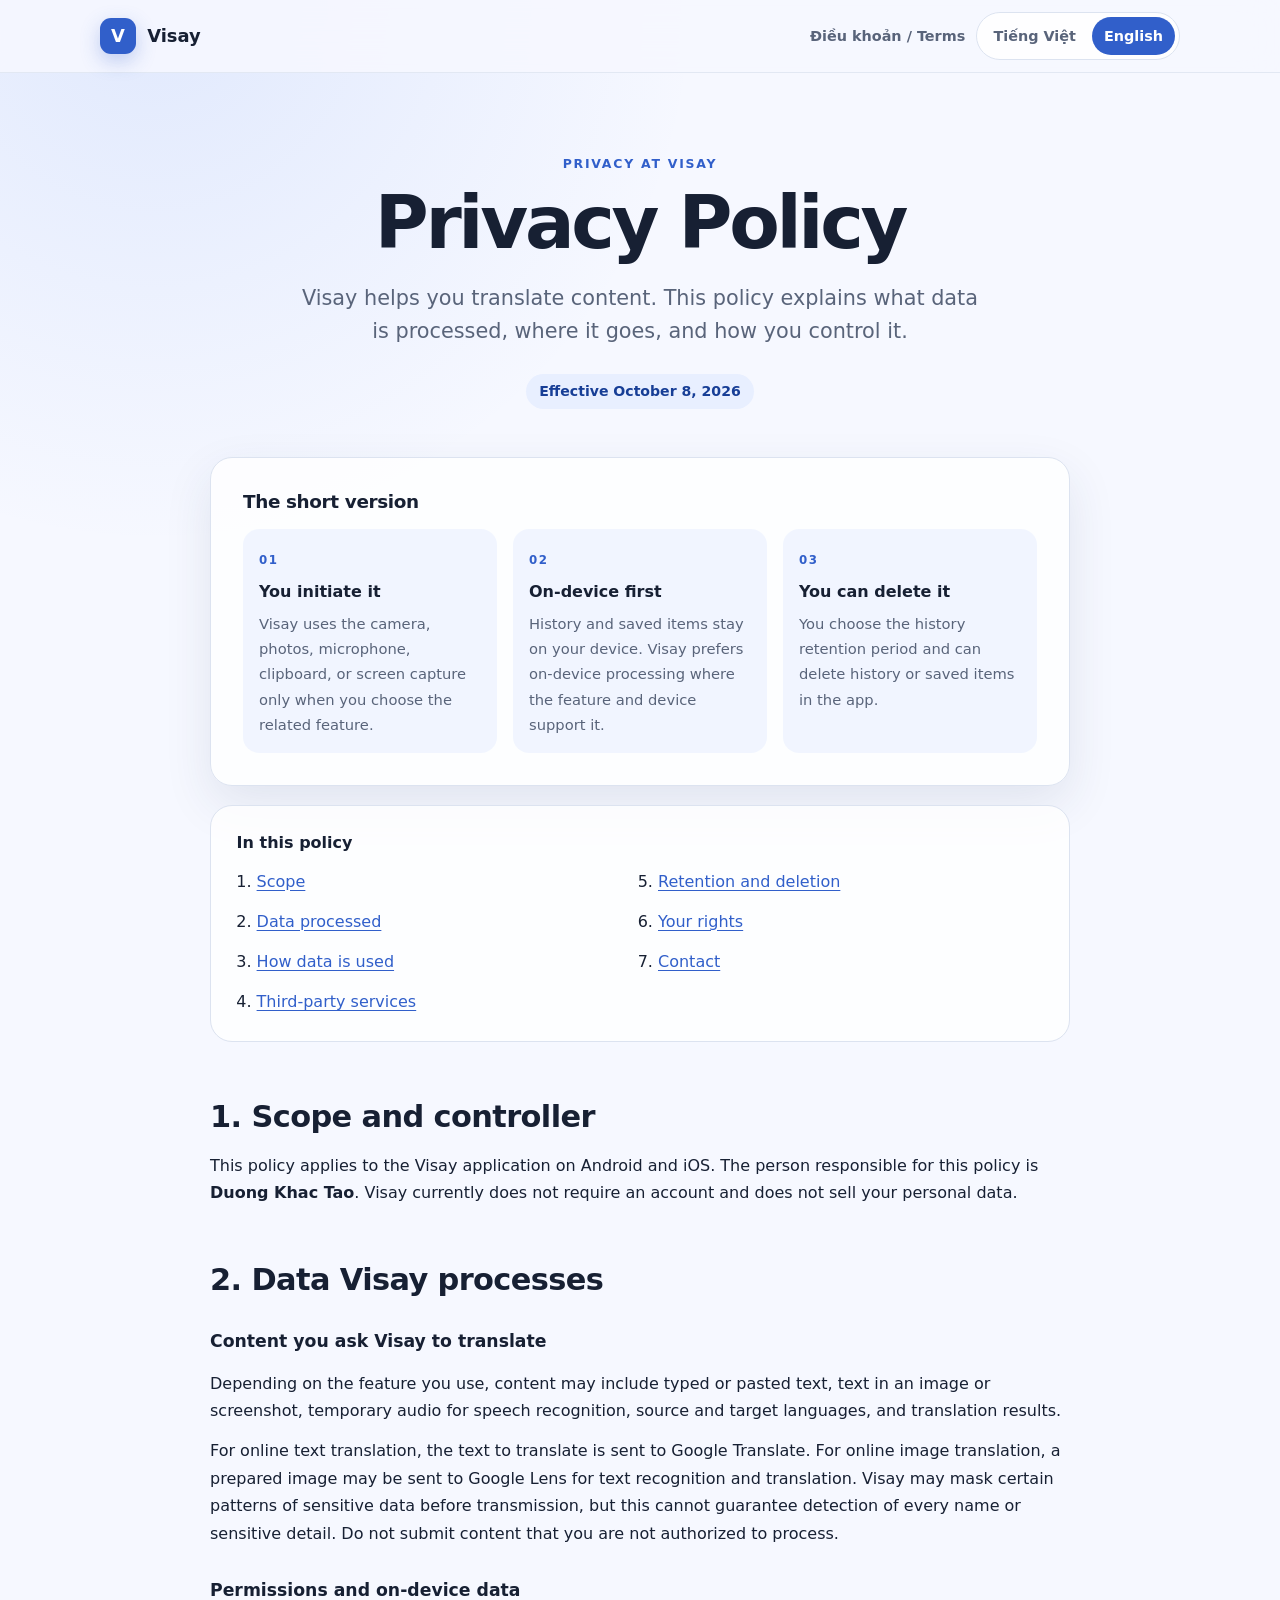
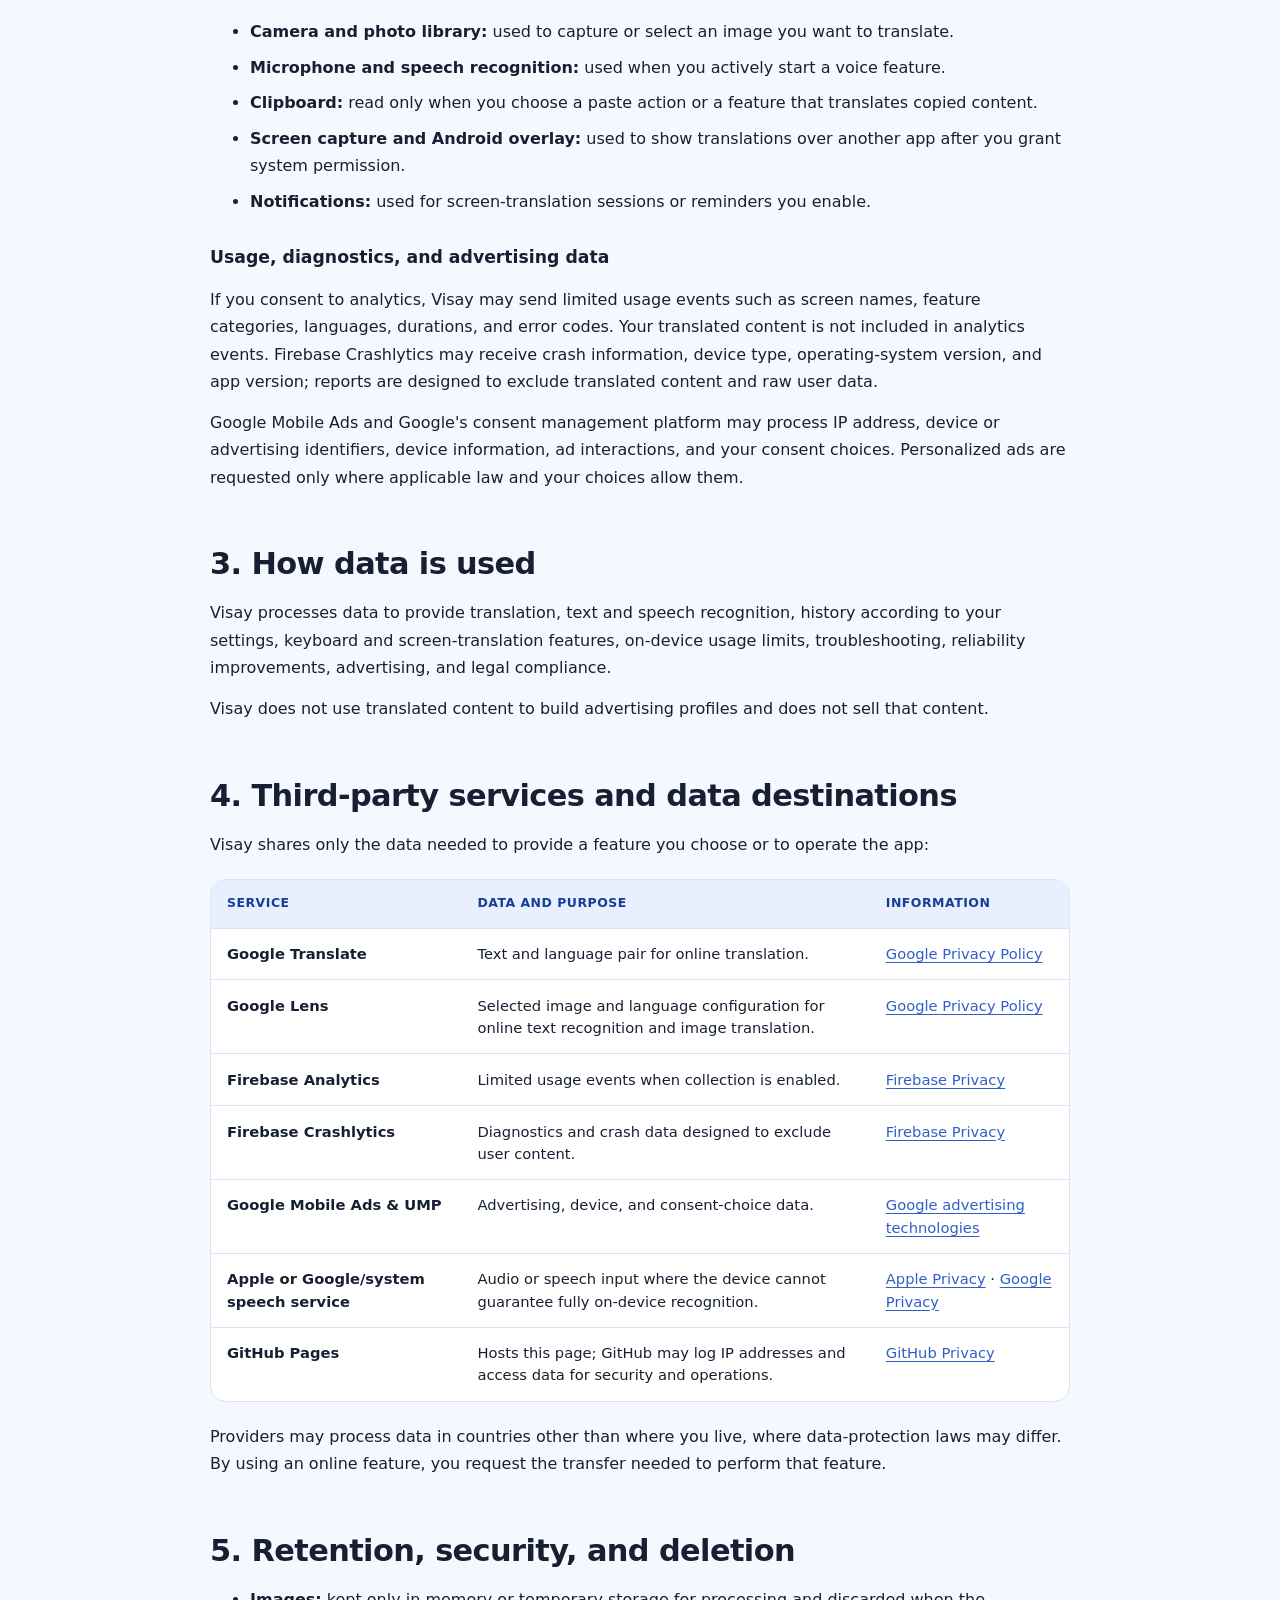
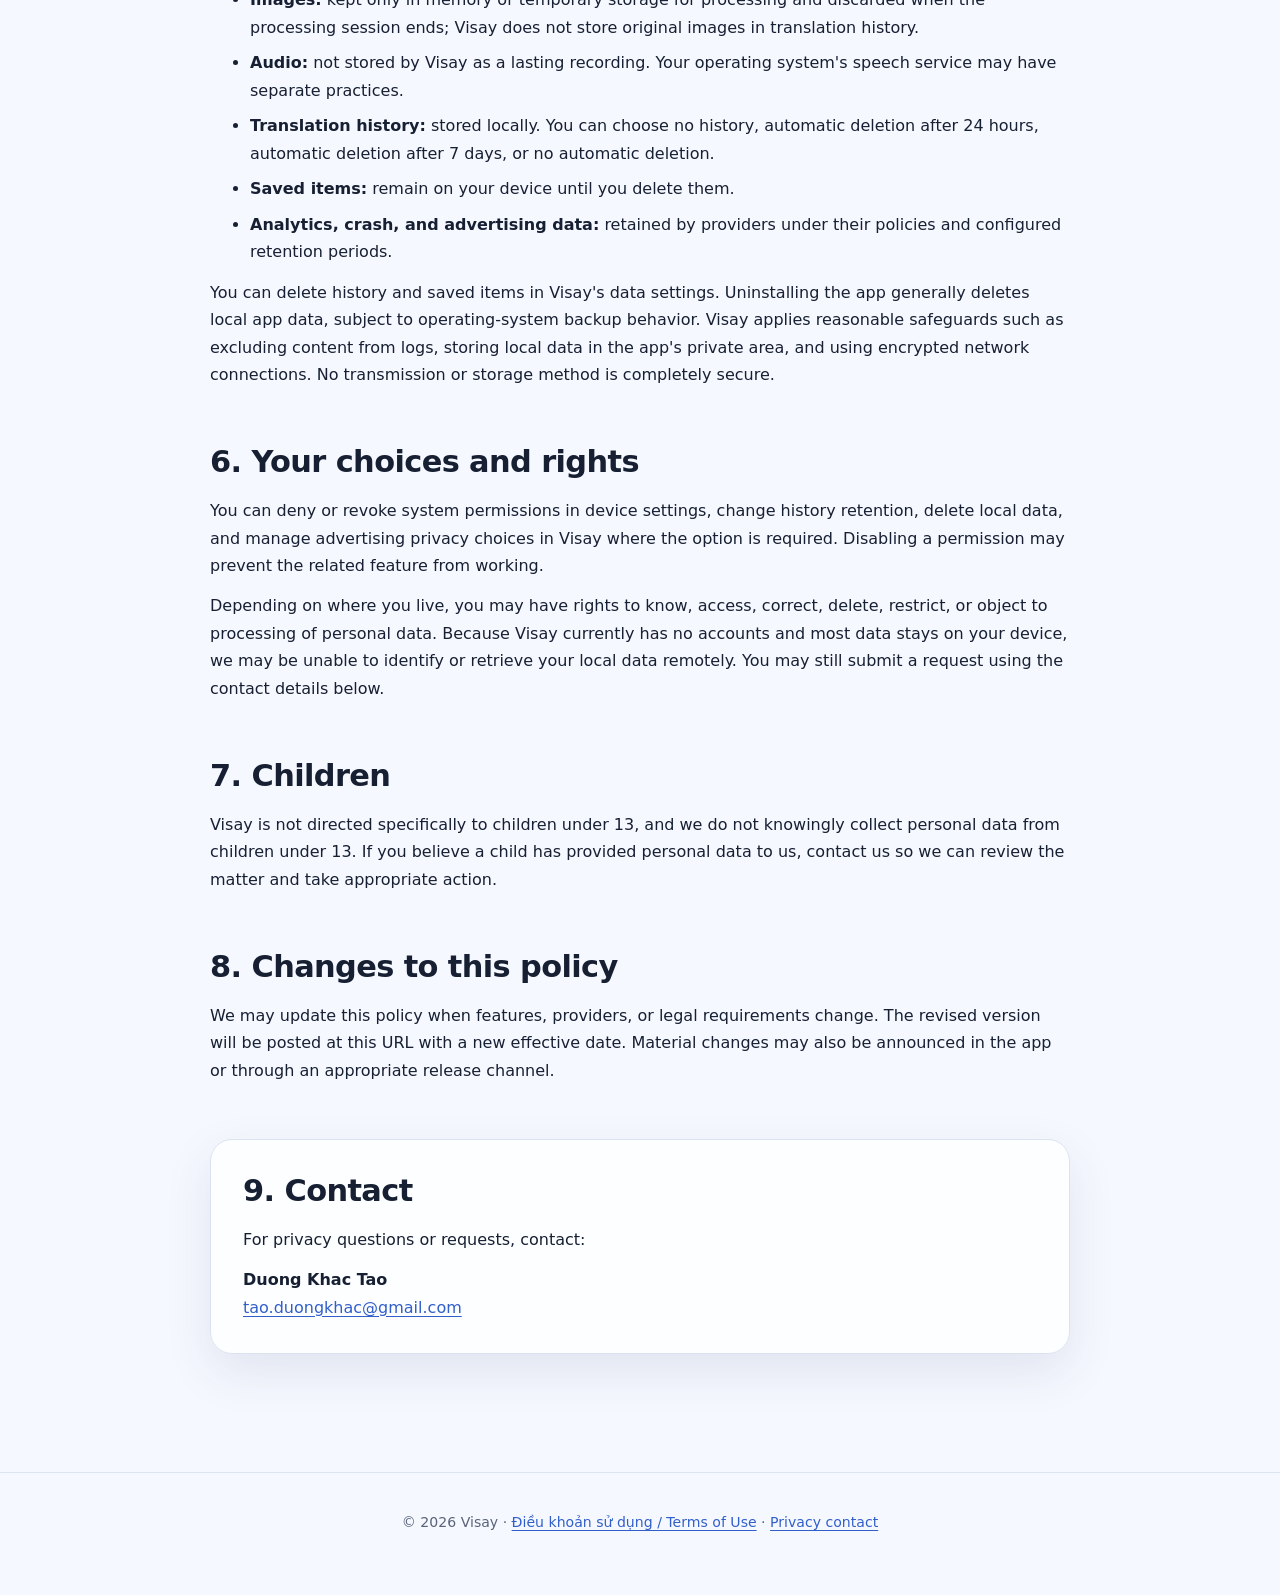
==== commit e4c410a2: "Add bilingual terms of use" ====
--- a/index.html
+++ b/index.html
@@ -27,10 +27,13 @@
         <span class="brand-mark" aria-hidden="true">V</span>
         <span>Visay</span>
       </a>
-      <nav class="language-switcher" aria-label="Language / Ngôn ngữ">
-        <a href="?lang=vi" data-language="vi" lang="vi" hreflang="vi">Tiếng Việt</a>
-        <a href="?lang=en" data-language="en" lang="en" hreflang="en">English</a>
-      </nav>
+      <div class="header-actions">
+        <a class="legal-link" href="terms.html">Điều khoản / Terms</a>
+        <nav class="language-switcher" aria-label="Language / Ngôn ngữ">
+          <a href="?lang=vi" data-language="vi" lang="vi" hreflang="vi">Tiếng Việt</a>
+          <a href="?lang=en" data-language="en" lang="en" hreflang="en">English</a>
+        </nav>
+      </div>
     </header>
 
     <main id="policy" tabindex="-1">
@@ -268,7 +271,7 @@
     </main>
 
     <footer>
-      <p>© 2026 Visay · <a href="mailto:tao.duongkhac@gmail.com">Privacy contact</a></p>
+      <p>© 2026 Visay · <a href="terms.html">Điều khoản sử dụng / Terms of Use</a> · <a href="mailto:tao.duongkhac@gmail.com">Privacy contact</a></p>
     </footer>
     <script src="script.js" defer></script>
   </body>
--- a/styles.css
+++ b/styles.css
@@ -58,6 +58,9 @@
 }
 .brand { display: inline-flex; align-items: center; gap: 0.7rem; color: var(--ink); font-size: 1.12rem; font-weight: 780; text-decoration: none; }
 .brand-mark { display: grid; width: 36px; height: 36px; place-items: center; border-radius: 11px; background: var(--accent); color: white; font-weight: 850; box-shadow: 0 7px 20px rgba(49, 95, 202, 0.28); }
+.header-actions { display: flex; align-items: center; gap: 0.7rem; }
+.legal-link { color: var(--muted); font-size: 0.9rem; font-weight: 680; text-decoration: none; }
+.legal-link:hover { color: var(--accent); text-decoration: underline; }
 .language-switcher { display: flex; gap: 0.25rem; padding: 0.25rem; border: 1px solid var(--line); border-radius: 999px; background: var(--surface); }
 .language-switcher a { padding: 0.42rem 0.75rem; border-radius: 999px; color: var(--muted); font-size: 0.9rem; font-weight: 680; text-decoration: none; }
 .language-switcher a[aria-current="page"] { background: var(--accent); color: #fff; }
@@ -106,6 +109,7 @@
 @media (max-width: 700px) {
   .site-header { min-height: 64px; }
   .brand span:last-child { display: none; }
+  .legal-link { display: none; }
   .language-switcher a { padding-inline: 0.62rem; }
   .policy { padding-top: 3.5rem; }
   .summary-grid { grid-template-columns: 1fr; }
